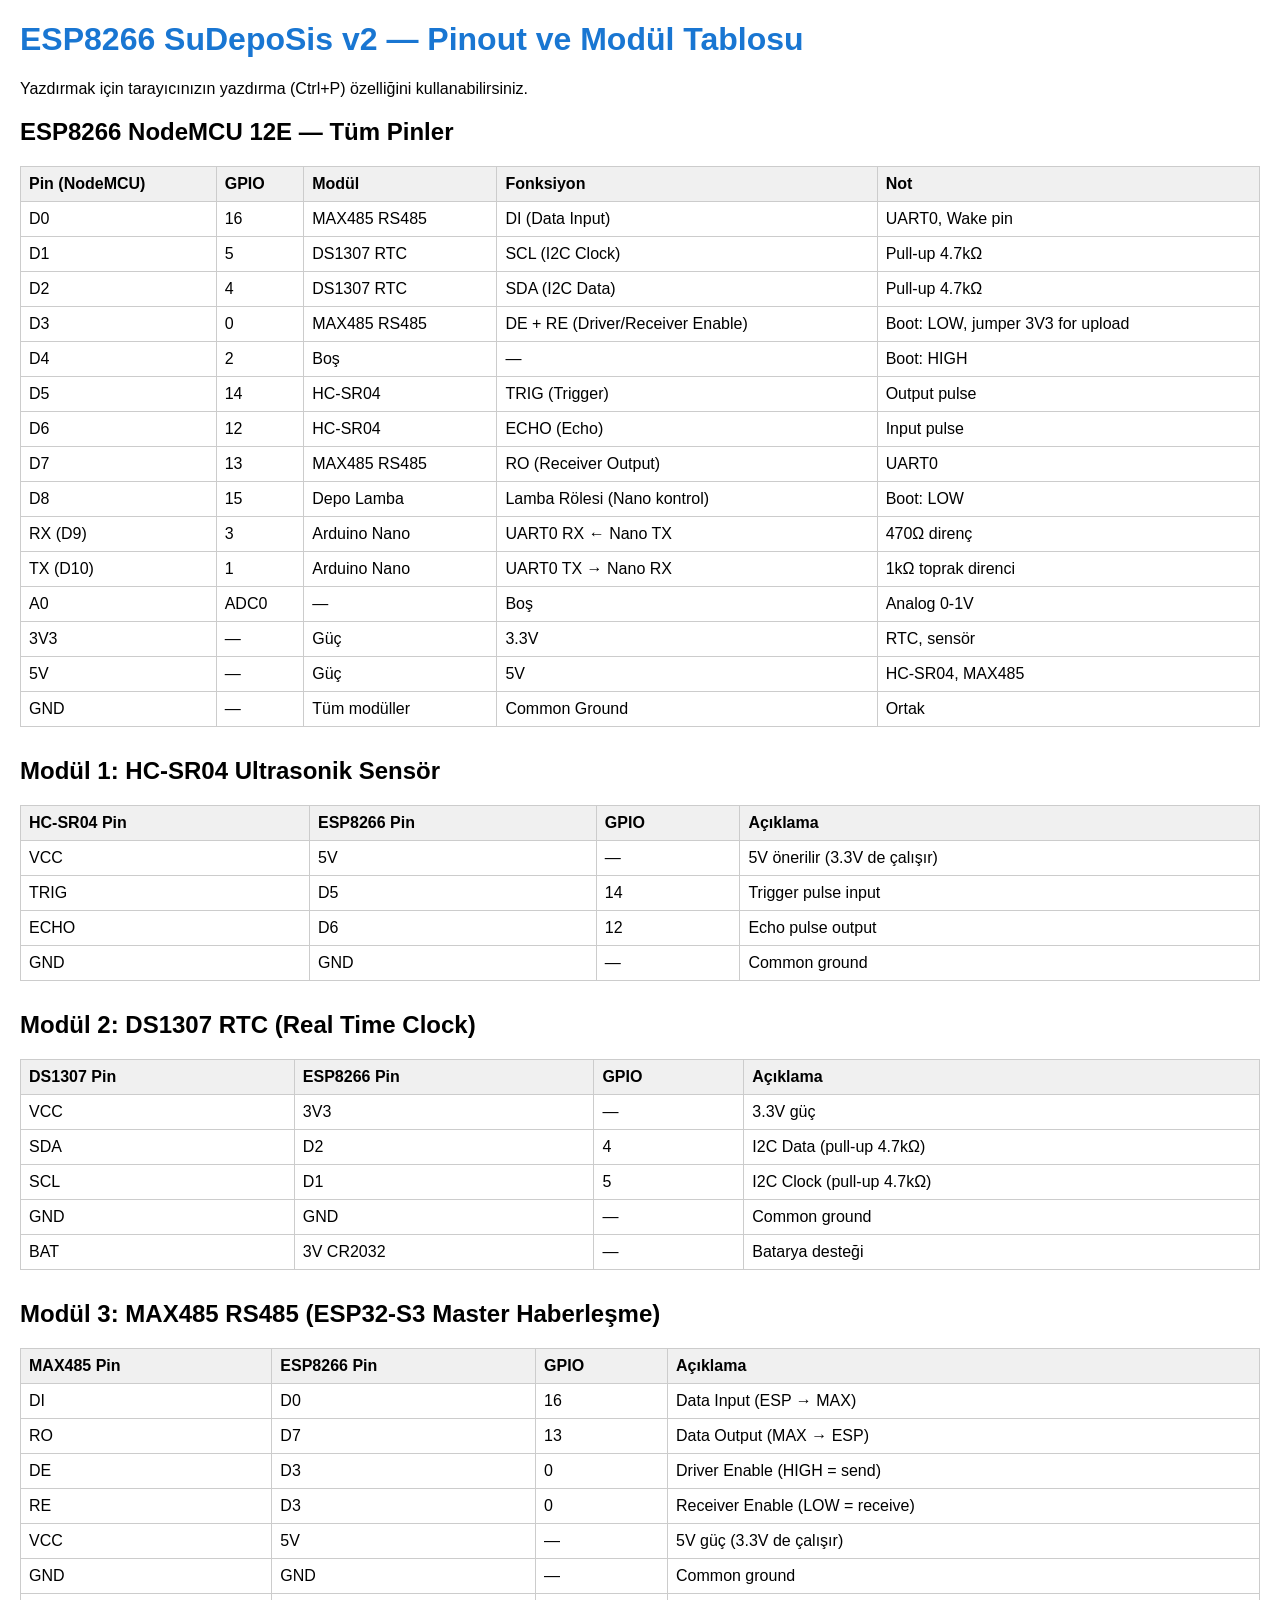
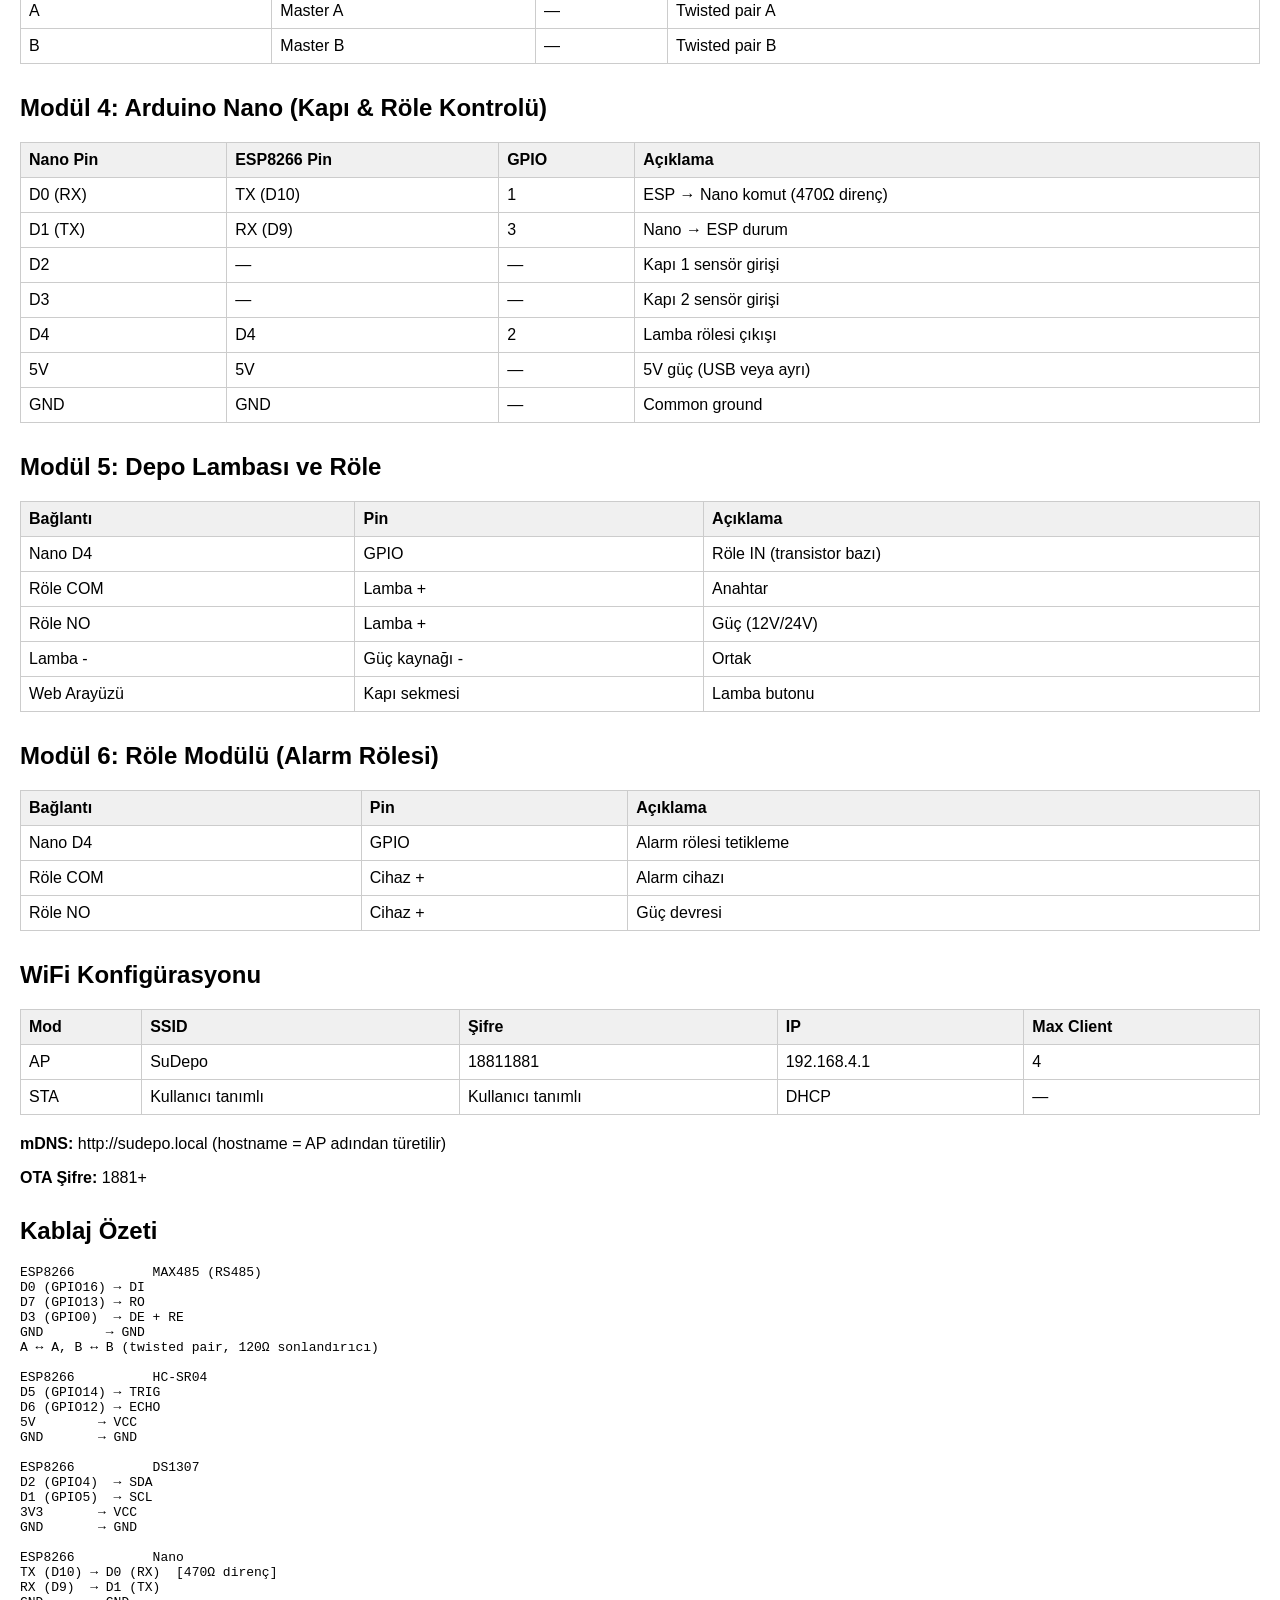
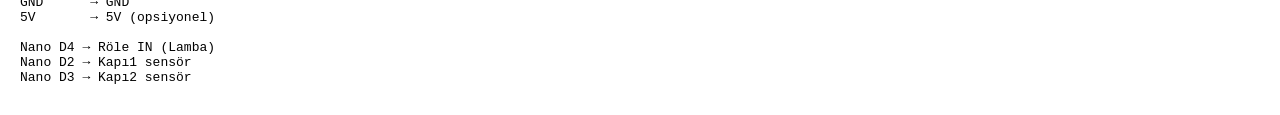
==== esp8266_slave/docs/index.html @ 4843945f "Ilk commit: 3 kartli sistemi tek repoda birlestir (monorepo) esp32_master, esp8266_slave, nano_io pr" ====
<!DOCTYPE html>
<html lang="tr">
<head>
<meta charset="UTF-8">
<title>ESP8266 SuDepoSis v2 - Pinout</title>
<style>
  body { font-family: Arial, sans-serif; margin: 20px; }
  h1 { color: #1976d2; }
  table { width: 100%; border-collapse: collapse; margin: 20px 0; }
  th, td { border: 1px solid #ccc; padding: 8px; text-align: left; }
  th { background: #f0f0f0; }
  .section { margin-bottom: 30px; }
  @media print {
    body { margin: 0; }
    .no-print { display: none; }
    table { page-break-inside: avoid; }
  }
</style>
</head>
<body>
<h1>ESP8266 SuDepoSis v2 — Pinout ve Modül Tablosu</h1>
<p class="no-print">Yazdırmak için tarayıcınızın yazdırma (Ctrl+P) özelliğini kullanabilirsiniz.</p>

<div class="section">
<h2>ESP8266 NodeMCU 12E — Tüm Pinler</h2>
<table>
<tr><th>Pin (NodeMCU)</th><th>GPIO</th><th>Modül</th><th>Fonksiyon</th><th>Not</th></tr>
<tr><td>D0</td><td>16</td><td>MAX485 RS485</td><td>DI (Data Input)</td><td>UART0, Wake pin</td></tr>
<tr><td>D1</td><td>5</td><td>DS1307 RTC</td><td>SCL (I2C Clock)</td><td>Pull-up 4.7kΩ</td></tr>
<tr><td>D2</td><td>4</td><td>DS1307 RTC</td><td>SDA (I2C Data)</td><td>Pull-up 4.7kΩ</td></tr>
<tr><td>D3</td><td>0</td><td>MAX485 RS485</td><td>DE + RE (Driver/Receiver Enable)</td><td>Boot: LOW, jumper 3V3 for upload</td></tr>
<tr><td>D4</td><td>2</td><td>Boş</td><td>—</td><td>Boot: HIGH</td></tr>
<tr><td>D5</td><td>14</td><td>HC-SR04</td><td>TRIG (Trigger)</td><td>Output pulse</td></tr>
<tr><td>D6</td><td>12</td><td>HC-SR04</td><td>ECHO (Echo)</td><td>Input pulse</td></tr>
<tr><td>D7</td><td>13</td><td>MAX485 RS485</td><td>RO (Receiver Output)</td><td>UART0</td></tr>
<tr><td>D8</td><td>15</td><td>Depo Lamba</td><td>Lamba Rölesi (Nano kontrol)</td><td>Boot: LOW</td></tr>
<tr><td>RX (D9)</td><td>3</td><td>Arduino Nano</td><td>UART0 RX ← Nano TX</td><td>470Ω direnç</td></tr>
<tr><td>TX (D10)</td><td>1</td><td>Arduino Nano</td><td>UART0 TX → Nano RX</td><td>1kΩ toprak direnci</td></tr>
<tr><td>A0</td><td>ADC0</td><td>—</td><td>Boş</td><td>Analog 0-1V</td></tr>
<tr><td>3V3</td><td>—</td><td>Güç</td><td>3.3V</td><td>RTC, sensör</td></tr>
<tr><td>5V</td><td>—</td><td>Güç</td><td>5V</td><td>HC-SR04, MAX485</td></tr>
<tr><td>GND</td><td>—</td><td>Tüm modüller</td><td>Common Ground</td><td>Ortak</td></tr>
</table>
</div>

<div class="section">
<h2>Modül 1: HC-SR04 Ultrasonik Sensör</h2>
<table>
<tr><th>HC-SR04 Pin</th><th>ESP8266 Pin</th><th>GPIO</th><th>Açıklama</th></tr>
<tr><td>VCC</td><td>5V</td><td>—</td><td>5V önerilir (3.3V de çalışır)</td></tr>
<tr><td>TRIG</td><td>D5</td><td>14</td><td>Trigger pulse input</td></tr>
<tr><td>ECHO</td><td>D6</td><td>12</td><td>Echo pulse output</td></tr>
<tr><td>GND</td><td>GND</td><td>—</td><td>Common ground</td></tr>
</table>
</div>

<div class="section">
<h2>Modül 2: DS1307 RTC (Real Time Clock)</h2>
<table>
<tr><th>DS1307 Pin</th><th>ESP8266 Pin</th><th>GPIO</th><th>Açıklama</th></tr>
<tr><td>VCC</td><td>3V3</td><td>—</td><td>3.3V güç</td></tr>
<tr><td>SDA</td><td>D2</td><td>4</td><td>I2C Data (pull-up 4.7kΩ)</td></tr>
<tr><td>SCL</td><td>D1</td><td>5</td><td>I2C Clock (pull-up 4.7kΩ)</td></tr>
<tr><td>GND</td><td>GND</td><td>—</td><td>Common ground</td></tr>
<tr><td>BAT</td><td>3V CR2032</td><td>—</td><td>Batarya desteği</td></tr>
</table>
</div>

<div class="section">
<h2>Modül 3: MAX485 RS485 (ESP32-S3 Master Haberleşme)</h2>
<table>
<tr><th>MAX485 Pin</th><th>ESP8266 Pin</th><th>GPIO</th><th>Açıklama</th></tr>
<tr><td>DI</td><td>D0</td><td>16</td><td>Data Input (ESP → MAX)</td></tr>
<tr><td>RO</td><td>D7</td><td>13</td><td>Data Output (MAX → ESP)</td></tr>
<tr><td>DE</td><td>D3</td><td>0</td><td>Driver Enable (HIGH = send)</td></tr>
<tr><td>RE</td><td>D3</td><td>0</td><td>Receiver Enable (LOW = receive)</td></tr>
<tr><td>VCC</td><td>5V</td><td>—</td><td>5V güç (3.3V de çalışır)</td></tr>
<tr><td>GND</td><td>GND</td><td>—</td><td>Common ground</td></tr>
<tr><td>A</td><td>Master A</td><td>—</td><td>Twisted pair A</td></tr>
<tr><td>B</td><td>Master B</td><td>—</td><td>Twisted pair B</td></tr>
</table>
</div>

<div class="section">
<h2>Modül 4: Arduino Nano (Kapı & Röle Kontrolü)</h2>
<table>
<tr><th>Nano Pin</th><th>ESP8266 Pin</th><th>GPIO</th><th>Açıklama</th></tr>
<tr><td>D0 (RX)</td><td>TX (D10)</td><td>1</td><td>ESP → Nano komut (470Ω direnç)</td></tr>
<tr><td>D1 (TX)</td><td>RX (D9)</td><td>3</td><td>Nano → ESP durum</td></tr>
<tr><td>D2</td><td>—</td><td>—</td><td>Kapı 1 sensör girişi</td></tr>
<tr><td>D3</td><td>—</td><td>—</td><td>Kapı 2 sensör girişi</td></tr>
<tr><td>D4</td><td>D4</td><td>2</td><td>Lamba rölesi çıkışı</td></tr>
<tr><td>5V</td><td>5V</td><td>—</td><td>5V güç (USB veya ayrı)</td></tr>
<tr><td>GND</td><td>GND</td><td>—</td><td>Common ground</td></tr>
</table>
</div>

<div class="section">
<h2>Modül 5: Depo Lambası ve Röle</h2>
<table>
<tr><th>Bağlantı</th><th>Pin</th><th>Açıklama</th></tr>
<tr><td>Nano D4</td><td>GPIO</td><td>Röle IN (transistor bazı)</td></tr>
<tr><td>Röle COM</td><td>Lamba +</td><td>Anahtar</td></tr>
<tr><td>Röle NO</td><td>Lamba +</td><td>Güç (12V/24V)</td></tr>
<tr><td>Lamba -</td><td>Güç kaynağı -</td><td>Ortak</td></tr>
<tr><td>Web Arayüzü</td><td>Kapı sekmesi</td><td>Lamba butonu</td></tr>
</table>
</div>

<div class="section">
<h2>Modül 6: Röle Modülü (Alarm Rölesi)</h2>
<table>
<tr><th>Bağlantı</th><th>Pin</th><th>Açıklama</th></tr>
<tr><td>Nano D4</td><td>GPIO</td><td>Alarm rölesi tetikleme</td></tr>
<tr><td>Röle COM</td><td>Cihaz +</td><td>Alarm cihazı</td></tr>
<tr><td>Röle NO</td><td>Cihaz +</td><td>Güç devresi</td></tr>
</table>
</div>

<div class="section">
<h2>WiFi Konfigürasyonu</h2>
<table>
<tr><th>Mod</th><th>SSID</th><th>Şifre</th><th>IP</th><th>Max Client</th></tr>
<tr><td>AP</td><td>SuDepo</td><td>18811881</td><td>192.168.4.1</td><td>4</td></tr>
<tr><td>STA</td><td>Kullanıcı tanımlı</td><td>Kullanıcı tanımlı</td><td>DHCP</td><td>—</td></tr>
</table>
<p><strong>mDNS:</strong> http://sudepo.local (hostname = AP adından türetilir)</p>
<p><strong>OTA Şifre:</strong> 1881+</p>
</div>

<div class="section">
<h2>Kablaj Özeti</h2>
<pre>
ESP8266          MAX485 (RS485)
D0 (GPIO16) → DI
D7 (GPIO13) → RO
D3 (GPIO0)  → DE + RE
GND        → GND
A ↔ A, B ↔ B (twisted pair, 120Ω sonlandırıcı)

ESP8266          HC-SR04
D5 (GPIO14) → TRIG
D6 (GPIO12) → ECHO
5V        → VCC
GND       → GND

ESP8266          DS1307
D2 (GPIO4)  → SDA
D1 (GPIO5)  → SCL
3V3       → VCC
GND       → GND

ESP8266          Nano
TX (D10) → D0 (RX)  [470Ω direnç]
RX (D9)  → D1 (TX)
GND      → GND
5V       → 5V (opsiyonel)

Nano D4 → Röle IN (Lamba)
Nano D2 → Kapı1 sensör
Nano D3 → Kapı2 sensör
</pre>
</div>
</body>
</html>
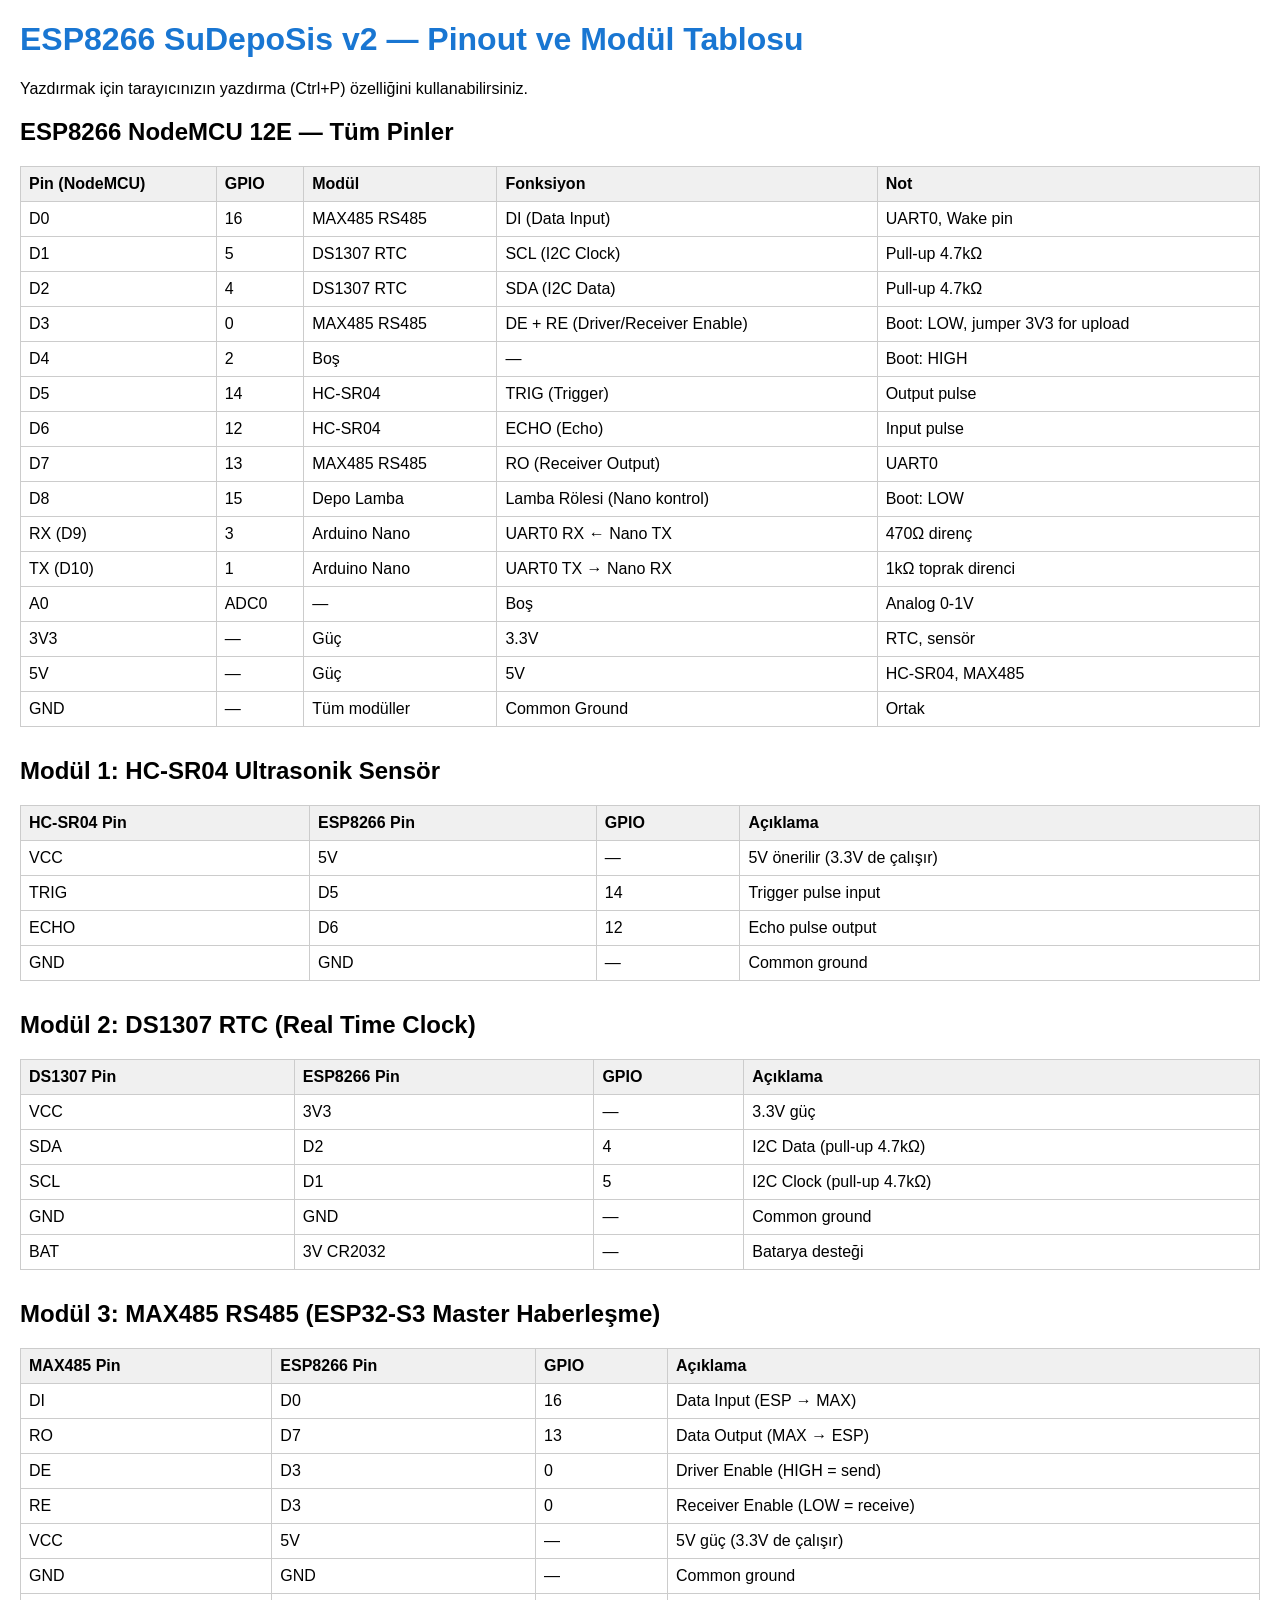
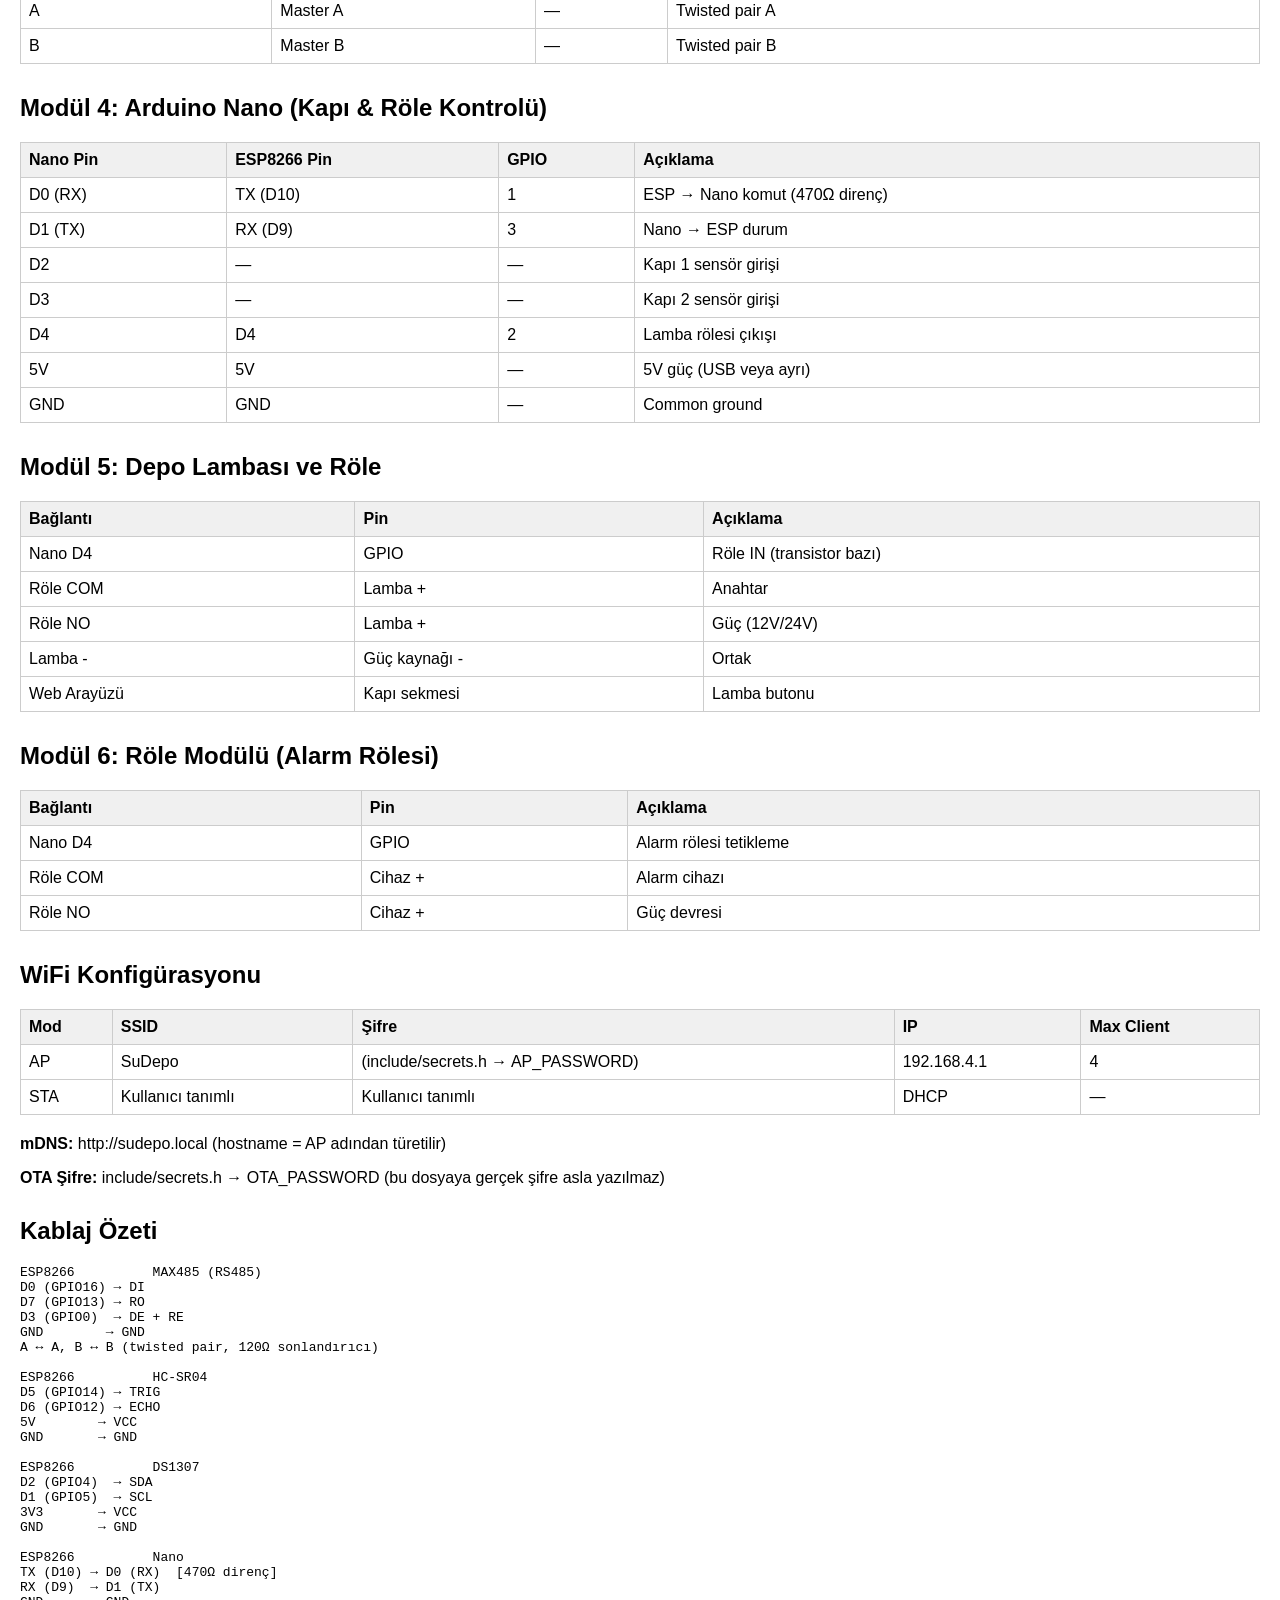
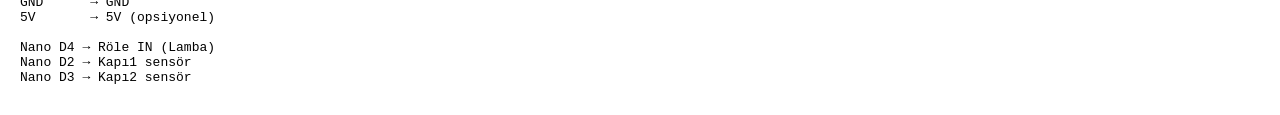
==== commit 173f6c17: "Dokümantasyonu güncel donanım/koda göre yeniden yaz: yeni esp32_master pinout şeması, güncellenmiş S" ====
--- a/esp8266_slave/docs/index.html
+++ b/esp8266_slave/docs/index.html
@@ -121,11 +121,11 @@
 <h2>WiFi Konfigürasyonu</h2>
 <table>
 <tr><th>Mod</th><th>SSID</th><th>Şifre</th><th>IP</th><th>Max Client</th></tr>
-<tr><td>AP</td><td>SuDepo</td><td>18811881</td><td>192.168.4.1</td><td>4</td></tr>
+<tr><td>AP</td><td>SuDepo</td><td>(include/secrets.h → AP_PASSWORD)</td><td>192.168.4.1</td><td>4</td></tr>
 <tr><td>STA</td><td>Kullanıcı tanımlı</td><td>Kullanıcı tanımlı</td><td>DHCP</td><td>—</td></tr>
 </table>
 <p><strong>mDNS:</strong> http://sudepo.local (hostname = AP adından türetilir)</p>
-<p><strong>OTA Şifre:</strong> 1881+</p>
+<p><strong>OTA Şifre:</strong> include/secrets.h → OTA_PASSWORD (bu dosyaya gerçek şifre asla yazılmaz)</p>
 </div>
 
 <div class="section">
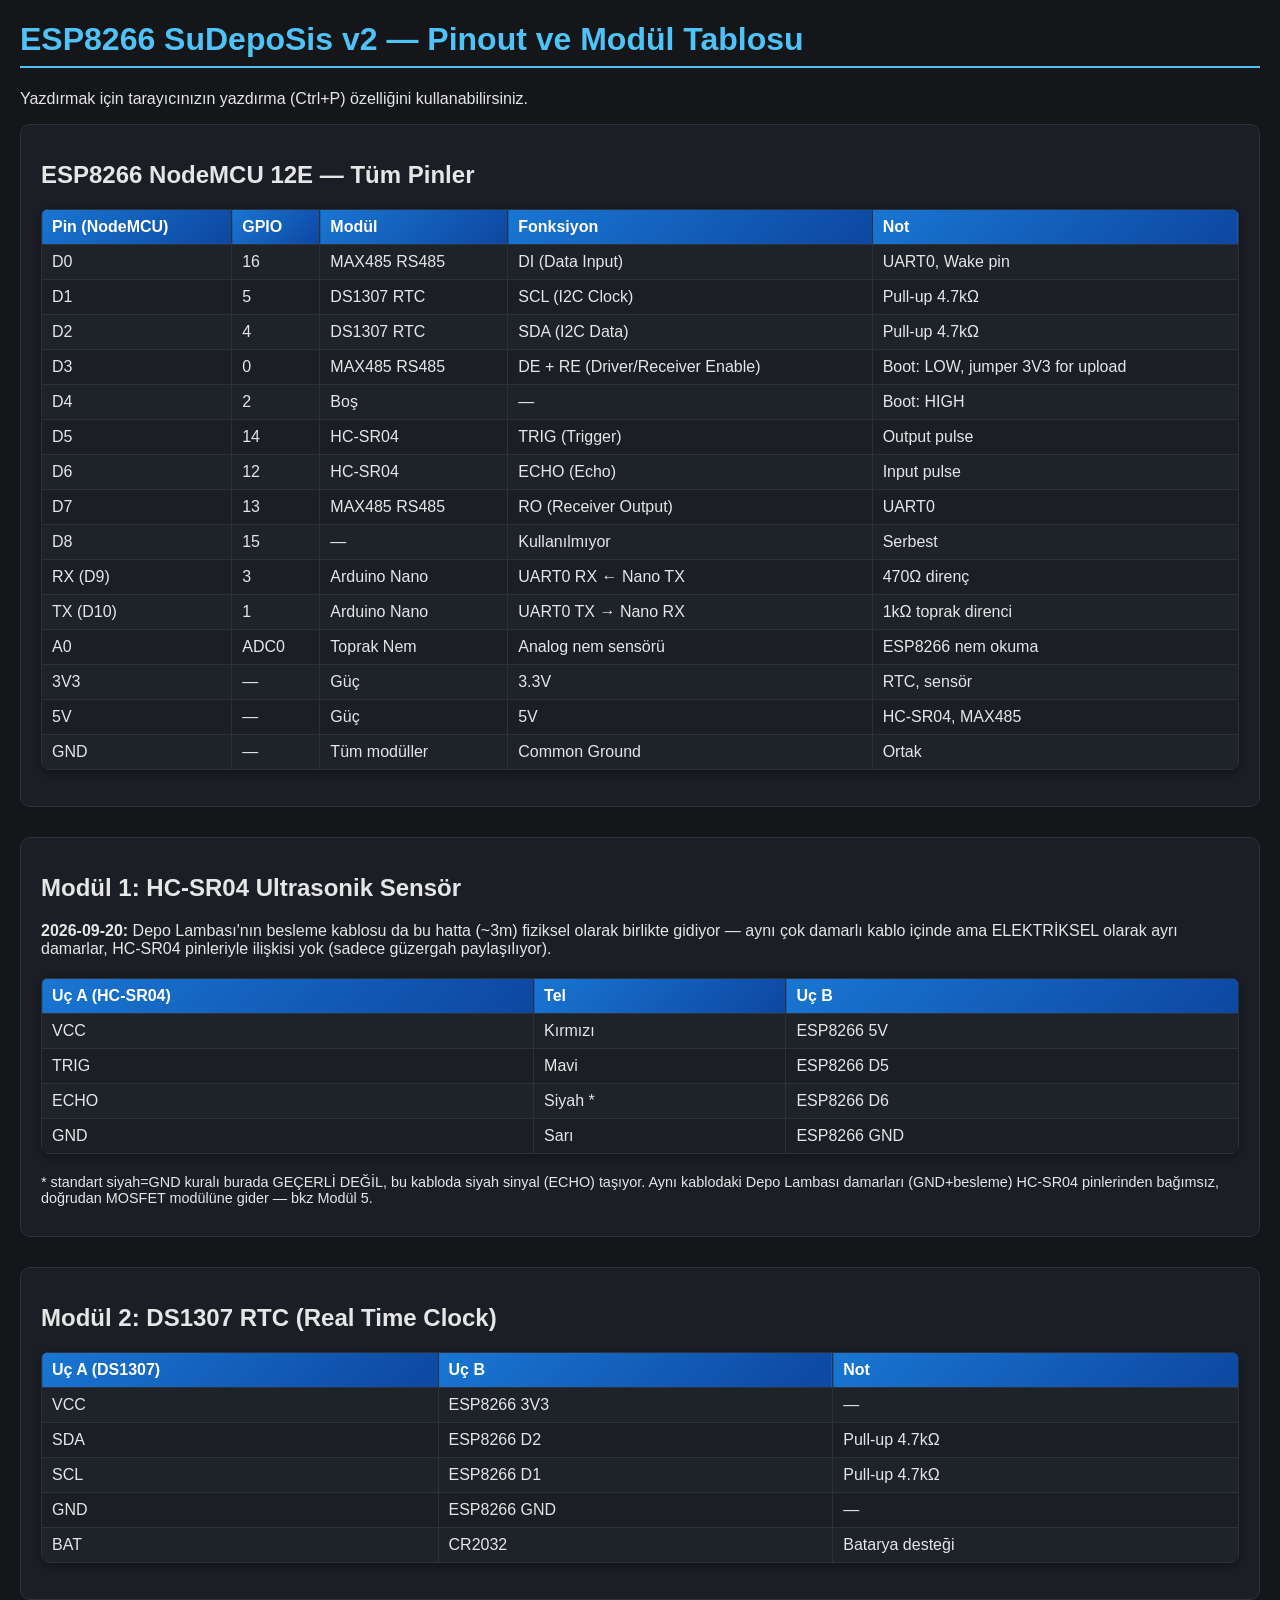
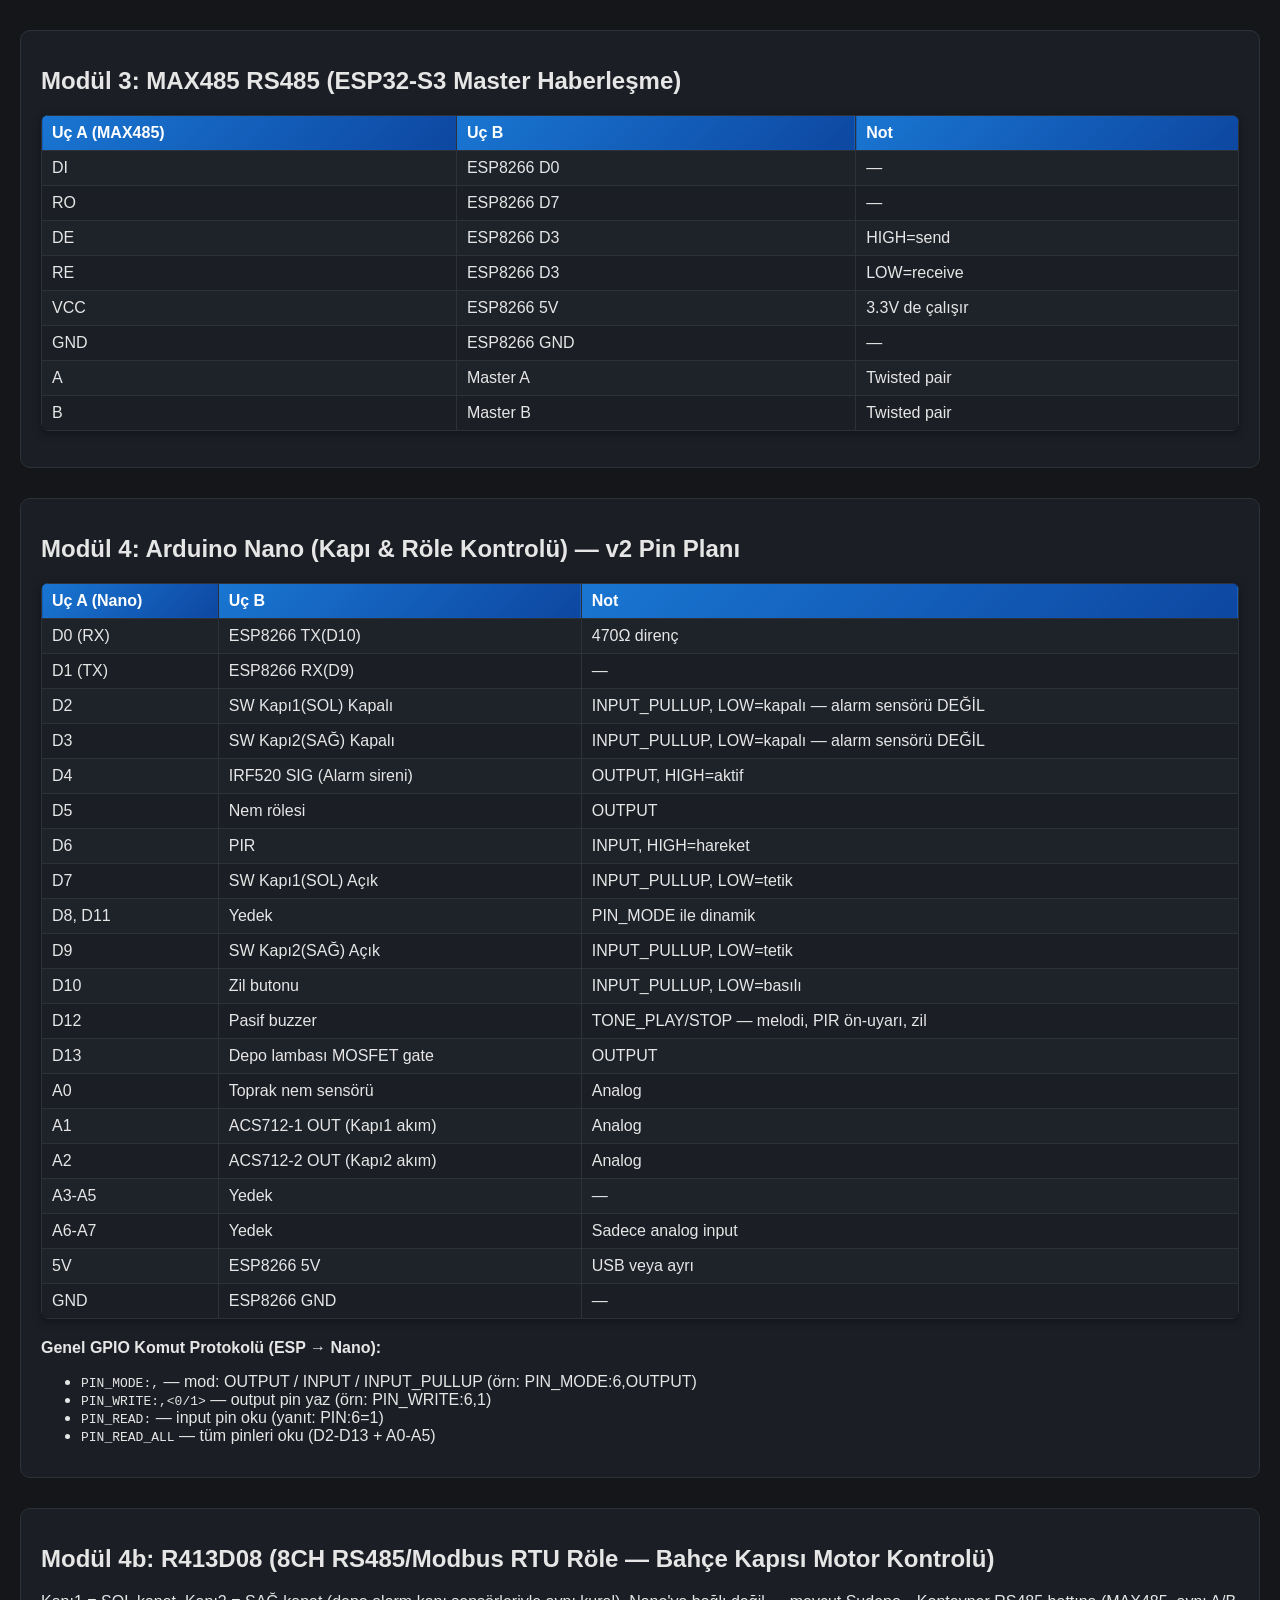
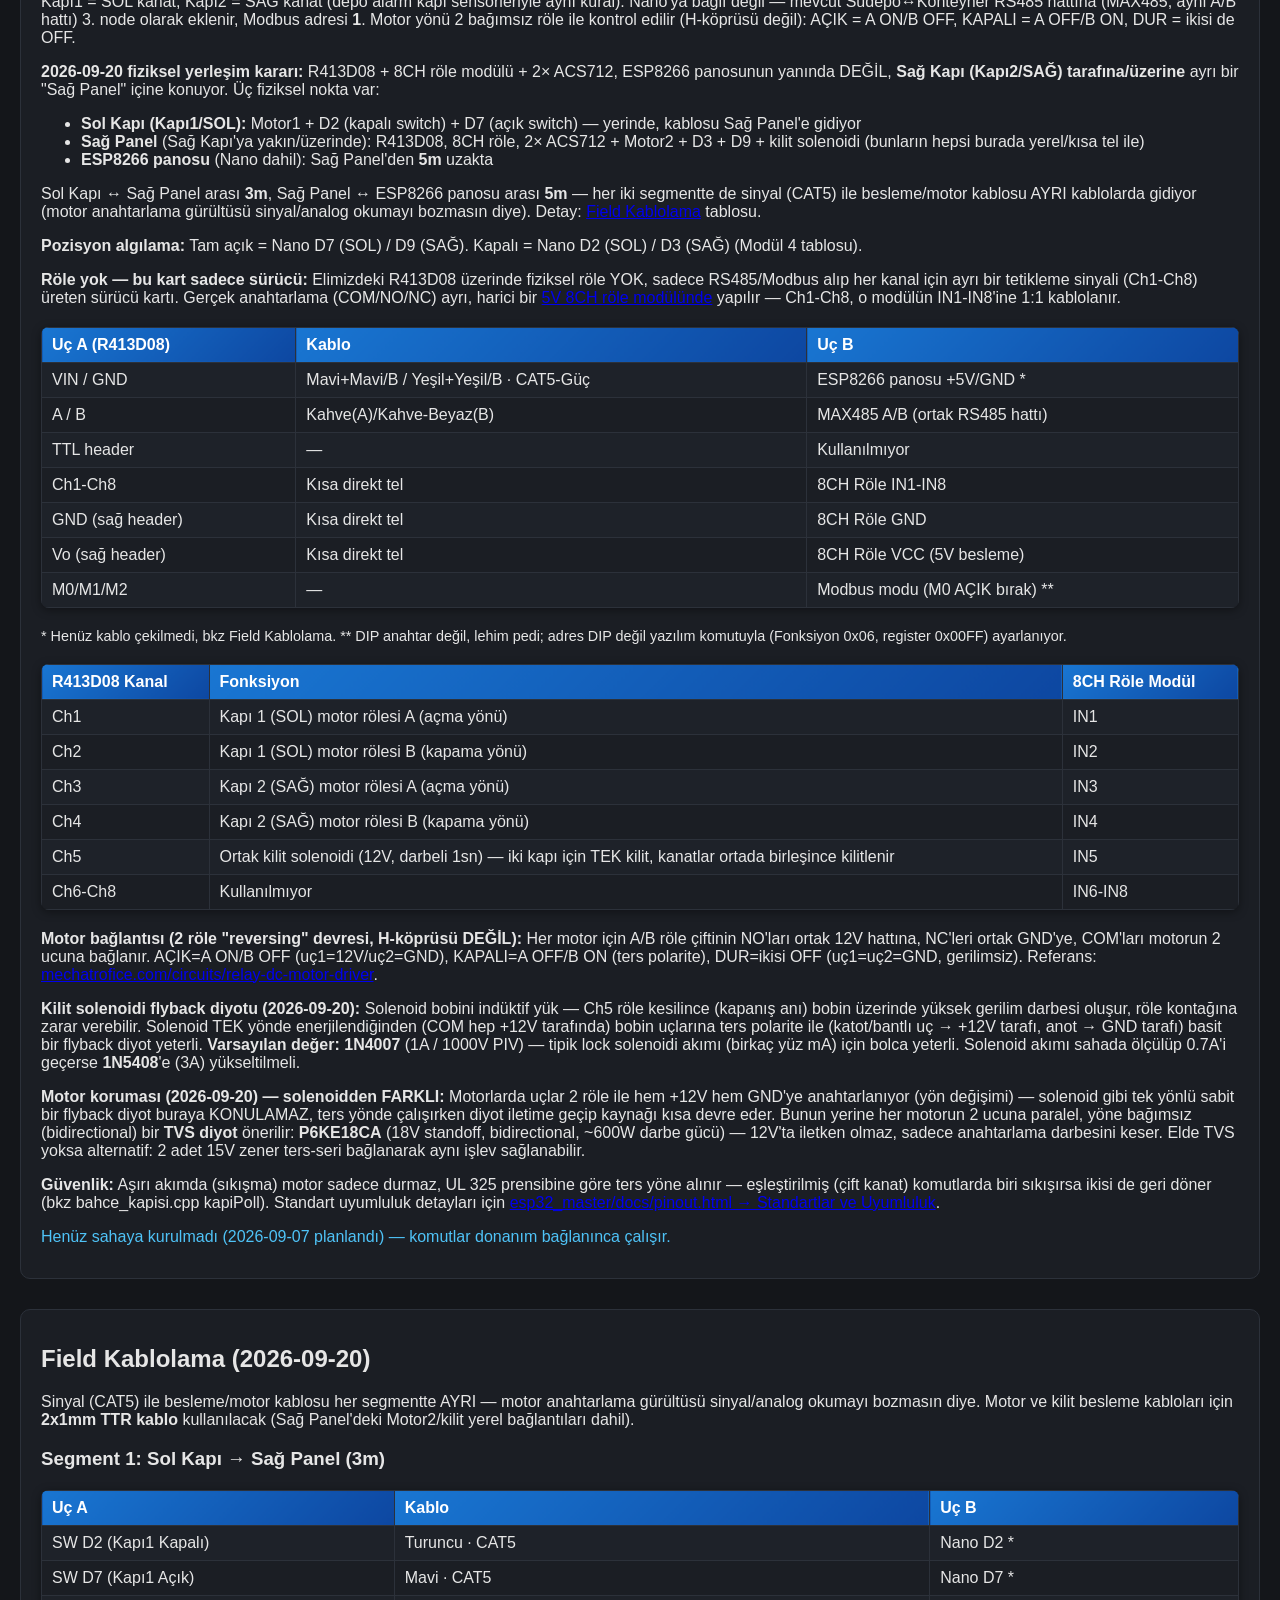
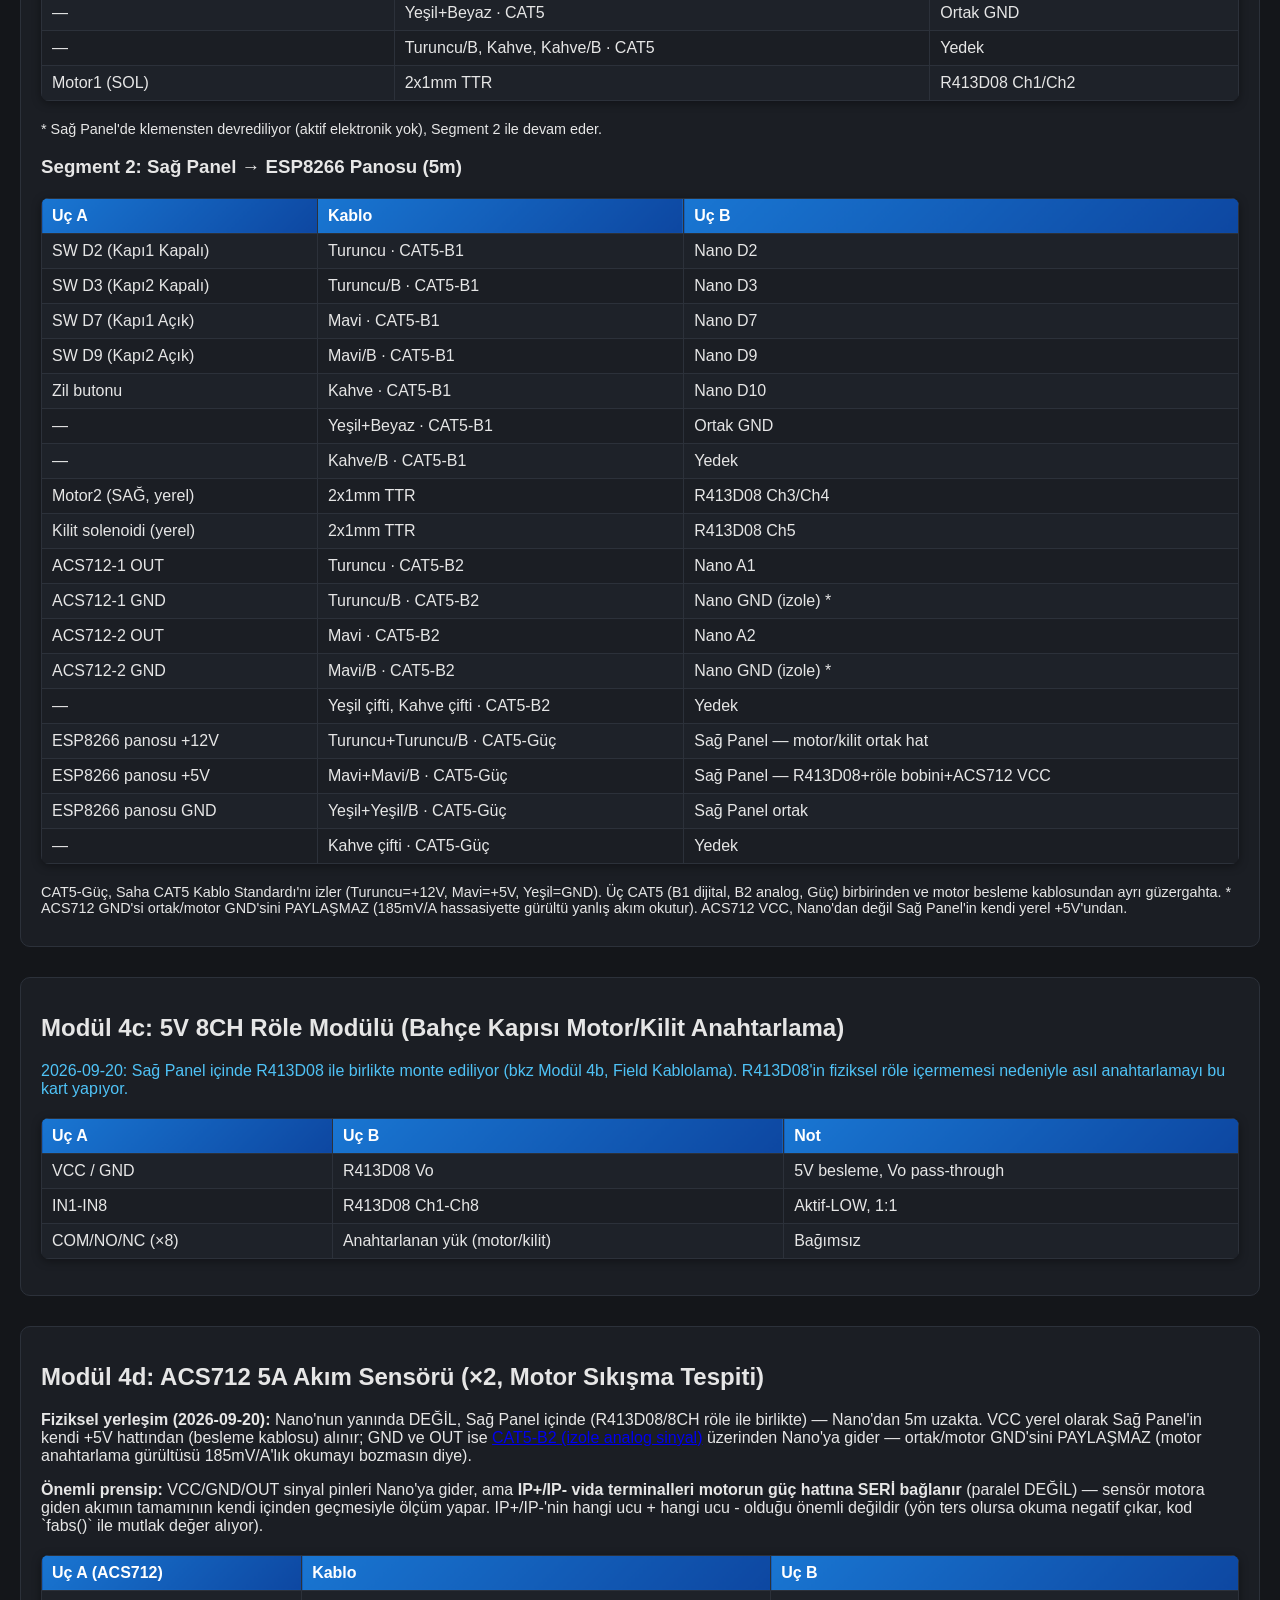
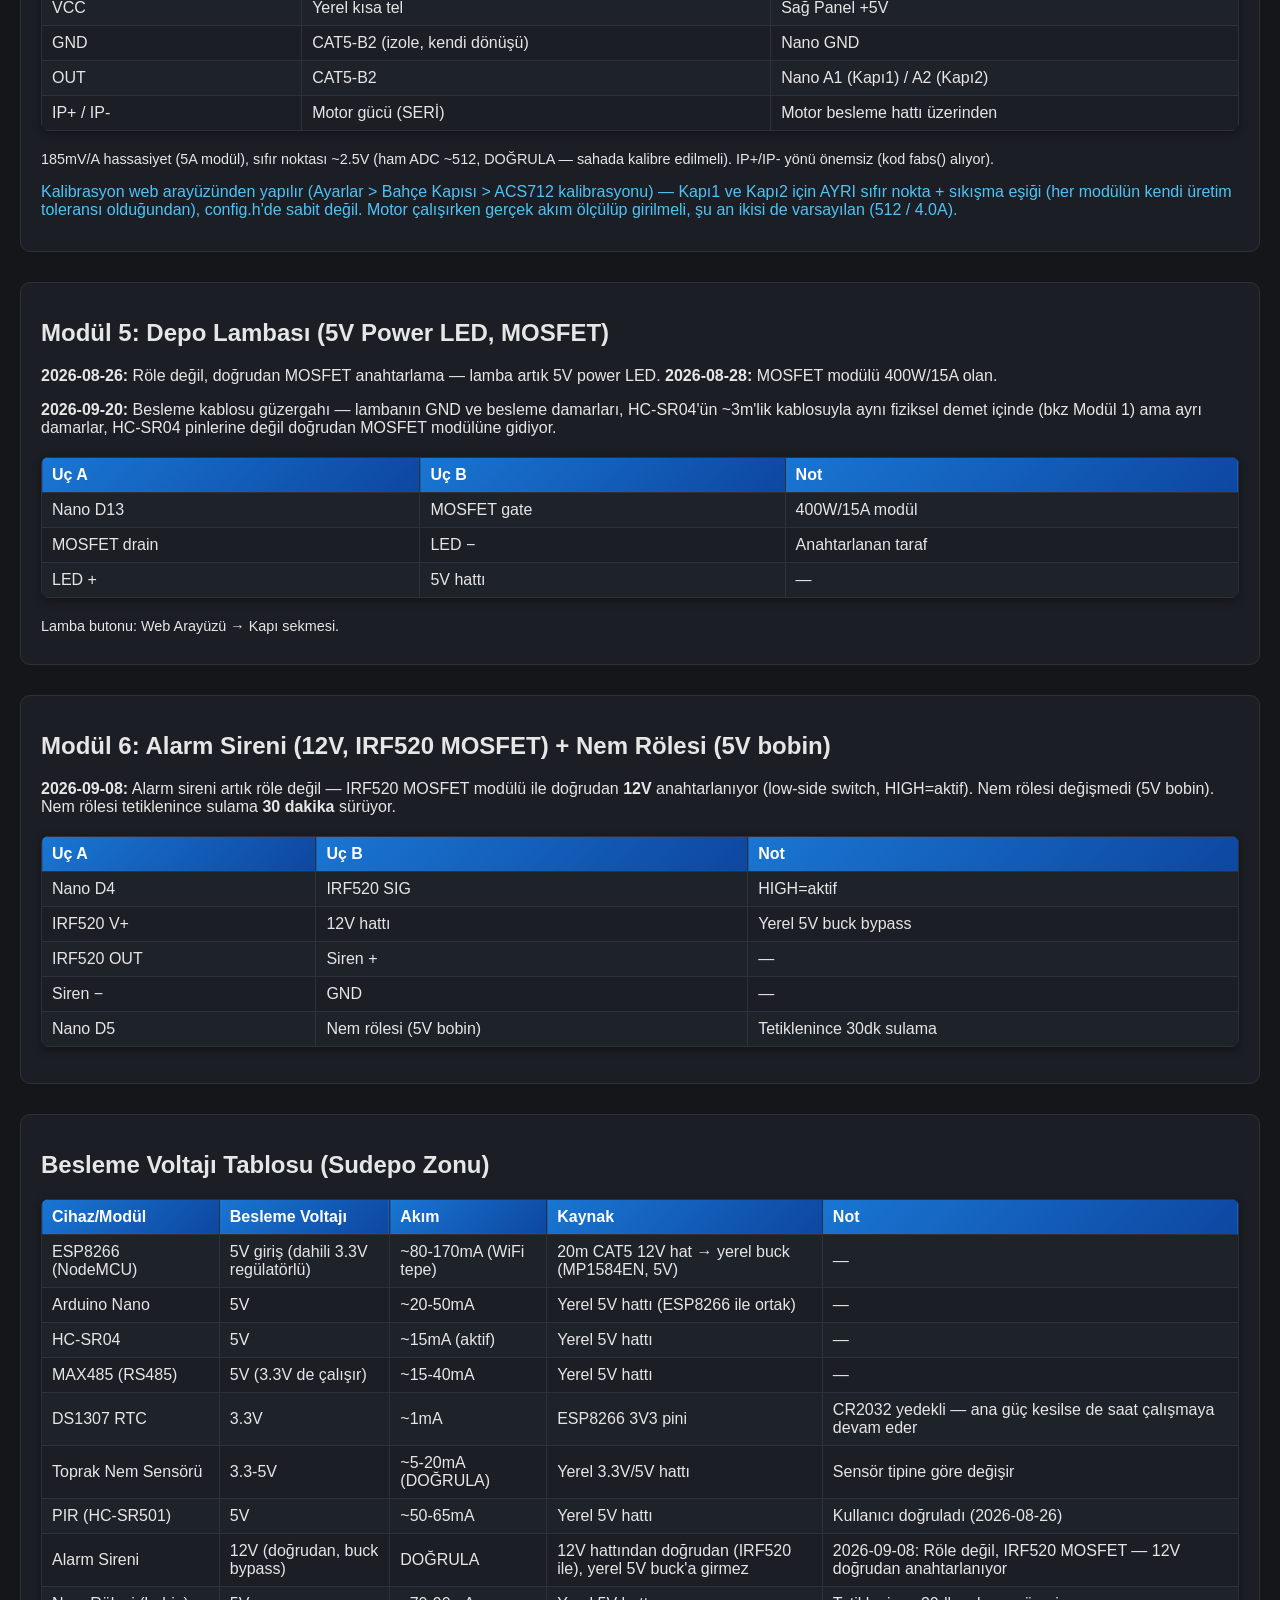
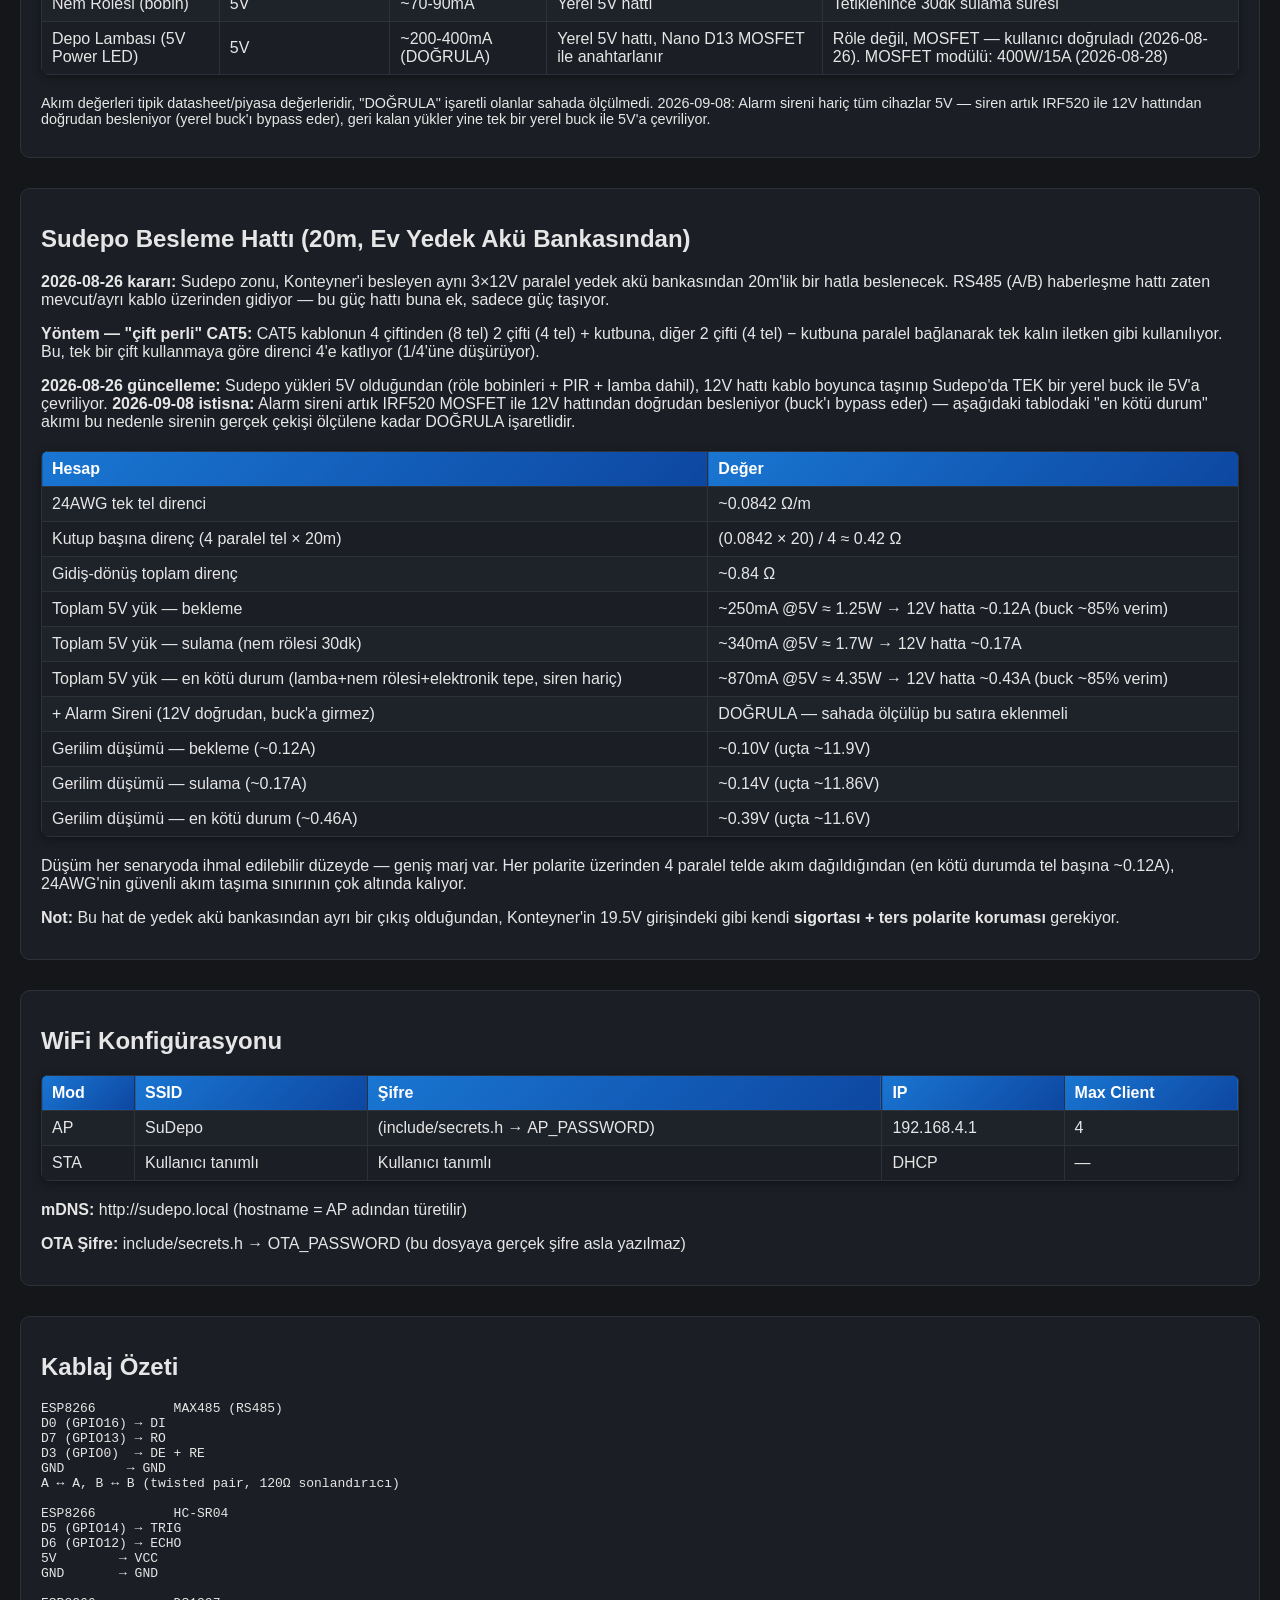
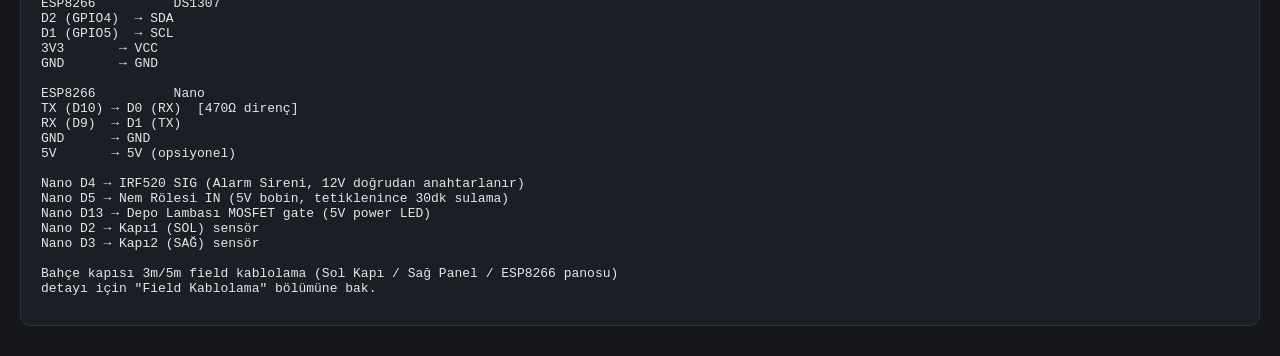
==== commit 6aaab6a4: "v1.0.0: proje surum numaralama sistemi eklendi, bahce kapisi dokumantasyonu ve kod riski envanteri t" ====
--- a/esp8266_slave/docs/index.html
+++ b/esp8266_slave/docs/index.html
@@ -2,164 +2,10 @@
 <html lang="tr">
 <head>
 <meta charset="UTF-8">
+<meta http-equiv="refresh" content="0; url=pinout.html">
 <title>ESP8266 SuDepoSis v2 - Pinout</title>
-<style>
-  body { font-family: Arial, sans-serif; margin: 20px; }
-  h1 { color: #1976d2; }
-  table { width: 100%; border-collapse: collapse; margin: 20px 0; }
-  th, td { border: 1px solid #ccc; padding: 8px; text-align: left; }
-  th { background: #f0f0f0; }
-  .section { margin-bottom: 30px; }
-  @media print {
-    body { margin: 0; }
-    .no-print { display: none; }
-    table { page-break-inside: avoid; }
-  }
-</style>
 </head>
 <body>
-<h1>ESP8266 SuDepoSis v2 — Pinout ve Modül Tablosu</h1>
-<p class="no-print">Yazdırmak için tarayıcınızın yazdırma (Ctrl+P) özelliğini kullanabilirsiniz.</p>
-
-<div class="section">
-<h2>ESP8266 NodeMCU 12E — Tüm Pinler</h2>
-<table>
-<tr><th>Pin (NodeMCU)</th><th>GPIO</th><th>Modül</th><th>Fonksiyon</th><th>Not</th></tr>
-<tr><td>D0</td><td>16</td><td>MAX485 RS485</td><td>DI (Data Input)</td><td>UART0, Wake pin</td></tr>
-<tr><td>D1</td><td>5</td><td>DS1307 RTC</td><td>SCL (I2C Clock)</td><td>Pull-up 4.7kΩ</td></tr>
-<tr><td>D2</td><td>4</td><td>DS1307 RTC</td><td>SDA (I2C Data)</td><td>Pull-up 4.7kΩ</td></tr>
-<tr><td>D3</td><td>0</td><td>MAX485 RS485</td><td>DE + RE (Driver/Receiver Enable)</td><td>Boot: LOW, jumper 3V3 for upload</td></tr>
-<tr><td>D4</td><td>2</td><td>Boş</td><td>—</td><td>Boot: HIGH</td></tr>
-<tr><td>D5</td><td>14</td><td>HC-SR04</td><td>TRIG (Trigger)</td><td>Output pulse</td></tr>
-<tr><td>D6</td><td>12</td><td>HC-SR04</td><td>ECHO (Echo)</td><td>Input pulse</td></tr>
-<tr><td>D7</td><td>13</td><td>MAX485 RS485</td><td>RO (Receiver Output)</td><td>UART0</td></tr>
-<tr><td>D8</td><td>15</td><td>Depo Lamba</td><td>Lamba Rölesi (Nano kontrol)</td><td>Boot: LOW</td></tr>
-<tr><td>RX (D9)</td><td>3</td><td>Arduino Nano</td><td>UART0 RX ← Nano TX</td><td>470Ω direnç</td></tr>
-<tr><td>TX (D10)</td><td>1</td><td>Arduino Nano</td><td>UART0 TX → Nano RX</td><td>1kΩ toprak direnci</td></tr>
-<tr><td>A0</td><td>ADC0</td><td>—</td><td>Boş</td><td>Analog 0-1V</td></tr>
-<tr><td>3V3</td><td>—</td><td>Güç</td><td>3.3V</td><td>RTC, sensör</td></tr>
-<tr><td>5V</td><td>—</td><td>Güç</td><td>5V</td><td>HC-SR04, MAX485</td></tr>
-<tr><td>GND</td><td>—</td><td>Tüm modüller</td><td>Common Ground</td><td>Ortak</td></tr>
-</table>
-</div>
-
-<div class="section">
-<h2>Modül 1: HC-SR04 Ultrasonik Sensör</h2>
-<table>
-<tr><th>HC-SR04 Pin</th><th>ESP8266 Pin</th><th>GPIO</th><th>Açıklama</th></tr>
-<tr><td>VCC</td><td>5V</td><td>—</td><td>5V önerilir (3.3V de çalışır)</td></tr>
-<tr><td>TRIG</td><td>D5</td><td>14</td><td>Trigger pulse input</td></tr>
-<tr><td>ECHO</td><td>D6</td><td>12</td><td>Echo pulse output</td></tr>
-<tr><td>GND</td><td>GND</td><td>—</td><td>Common ground</td></tr>
-</table>
-</div>
-
-<div class="section">
-<h2>Modül 2: DS1307 RTC (Real Time Clock)</h2>
-<table>
-<tr><th>DS1307 Pin</th><th>ESP8266 Pin</th><th>GPIO</th><th>Açıklama</th></tr>
-<tr><td>VCC</td><td>3V3</td><td>—</td><td>3.3V güç</td></tr>
-<tr><td>SDA</td><td>D2</td><td>4</td><td>I2C Data (pull-up 4.7kΩ)</td></tr>
-<tr><td>SCL</td><td>D1</td><td>5</td><td>I2C Clock (pull-up 4.7kΩ)</td></tr>
-<tr><td>GND</td><td>GND</td><td>—</td><td>Common ground</td></tr>
-<tr><td>BAT</td><td>3V CR2032</td><td>—</td><td>Batarya desteği</td></tr>
-</table>
-</div>
-
-<div class="section">
-<h2>Modül 3: MAX485 RS485 (ESP32-S3 Master Haberleşme)</h2>
-<table>
-<tr><th>MAX485 Pin</th><th>ESP8266 Pin</th><th>GPIO</th><th>Açıklama</th></tr>
-<tr><td>DI</td><td>D0</td><td>16</td><td>Data Input (ESP → MAX)</td></tr>
-<tr><td>RO</td><td>D7</td><td>13</td><td>Data Output (MAX → ESP)</td></tr>
-<tr><td>DE</td><td>D3</td><td>0</td><td>Driver Enable (HIGH = send)</td></tr>
-<tr><td>RE</td><td>D3</td><td>0</td><td>Receiver Enable (LOW = receive)</td></tr>
-<tr><td>VCC</td><td>5V</td><td>—</td><td>5V güç (3.3V de çalışır)</td></tr>
-<tr><td>GND</td><td>GND</td><td>—</td><td>Common ground</td></tr>
-<tr><td>A</td><td>Master A</td><td>—</td><td>Twisted pair A</td></tr>
-<tr><td>B</td><td>Master B</td><td>—</td><td>Twisted pair B</td></tr>
-</table>
-</div>
-
-<div class="section">
-<h2>Modül 4: Arduino Nano (Kapı & Röle Kontrolü)</h2>
-<table>
-<tr><th>Nano Pin</th><th>ESP8266 Pin</th><th>GPIO</th><th>Açıklama</th></tr>
-<tr><td>D0 (RX)</td><td>TX (D10)</td><td>1</td><td>ESP → Nano komut (470Ω direnç)</td></tr>
-<tr><td>D1 (TX)</td><td>RX (D9)</td><td>3</td><td>Nano → ESP durum</td></tr>
-<tr><td>D2</td><td>—</td><td>—</td><td>Kapı 1 sensör girişi</td></tr>
-<tr><td>D3</td><td>—</td><td>—</td><td>Kapı 2 sensör girişi</td></tr>
-<tr><td>D4</td><td>D4</td><td>2</td><td>Lamba rölesi çıkışı</td></tr>
-<tr><td>5V</td><td>5V</td><td>—</td><td>5V güç (USB veya ayrı)</td></tr>
-<tr><td>GND</td><td>GND</td><td>—</td><td>Common ground</td></tr>
-</table>
-</div>
-
-<div class="section">
-<h2>Modül 5: Depo Lambası ve Röle</h2>
-<table>
-<tr><th>Bağlantı</th><th>Pin</th><th>Açıklama</th></tr>
-<tr><td>Nano D4</td><td>GPIO</td><td>Röle IN (transistor bazı)</td></tr>
-<tr><td>Röle COM</td><td>Lamba +</td><td>Anahtar</td></tr>
-<tr><td>Röle NO</td><td>Lamba +</td><td>Güç (12V/24V)</td></tr>
-<tr><td>Lamba -</td><td>Güç kaynağı -</td><td>Ortak</td></tr>
-<tr><td>Web Arayüzü</td><td>Kapı sekmesi</td><td>Lamba butonu</td></tr>
-</table>
-</div>
-
-<div class="section">
-<h2>Modül 6: Röle Modülü (Alarm Rölesi)</h2>
-<table>
-<tr><th>Bağlantı</th><th>Pin</th><th>Açıklama</th></tr>
-<tr><td>Nano D4</td><td>GPIO</td><td>Alarm rölesi tetikleme</td></tr>
-<tr><td>Röle COM</td><td>Cihaz +</td><td>Alarm cihazı</td></tr>
-<tr><td>Röle NO</td><td>Cihaz +</td><td>Güç devresi</td></tr>
-</table>
-</div>
-
-<div class="section">
-<h2>WiFi Konfigürasyonu</h2>
-<table>
-<tr><th>Mod</th><th>SSID</th><th>Şifre</th><th>IP</th><th>Max Client</th></tr>
-<tr><td>AP</td><td>SuDepo</td><td>(include/secrets.h → AP_PASSWORD)</td><td>192.168.4.1</td><td>4</td></tr>
-<tr><td>STA</td><td>Kullanıcı tanımlı</td><td>Kullanıcı tanımlı</td><td>DHCP</td><td>—</td></tr>
-</table>
-<p><strong>mDNS:</strong> http://sudepo.local (hostname = AP adından türetilir)</p>
-<p><strong>OTA Şifre:</strong> include/secrets.h → OTA_PASSWORD (bu dosyaya gerçek şifre asla yazılmaz)</p>
-</div>
-
-<div class="section">
-<h2>Kablaj Özeti</h2>
-<pre>
-ESP8266          MAX485 (RS485)
-D0 (GPIO16) → DI
-D7 (GPIO13) → RO
-D3 (GPIO0)  → DE + RE
-GND        → GND
-A ↔ A, B ↔ B (twisted pair, 120Ω sonlandırıcı)
-
-ESP8266          HC-SR04
-D5 (GPIO14) → TRIG
-D6 (GPIO12) → ECHO
-5V        → VCC
-GND       → GND
-
-ESP8266          DS1307
-D2 (GPIO4)  → SDA
-D1 (GPIO5)  → SCL
-3V3       → VCC
-GND       → GND
-
-ESP8266          Nano
-TX (D10) → D0 (RX)  [470Ω direnç]
-RX (D9)  → D1 (TX)
-GND      → GND
-5V       → 5V (opsiyonel)
-
-Nano D4 → Röle IN (Lamba)
-Nano D2 → Kapı1 sensör
-Nano D3 → Kapı2 sensör
-</pre>
-</div>
+<p>Bu sayfa taşındı → <a href="pinout.html">pinout.html</a> (otorite kaynak, güncel tutulan tek dosya bu).</p>
 </body>
-</html>+</html>
